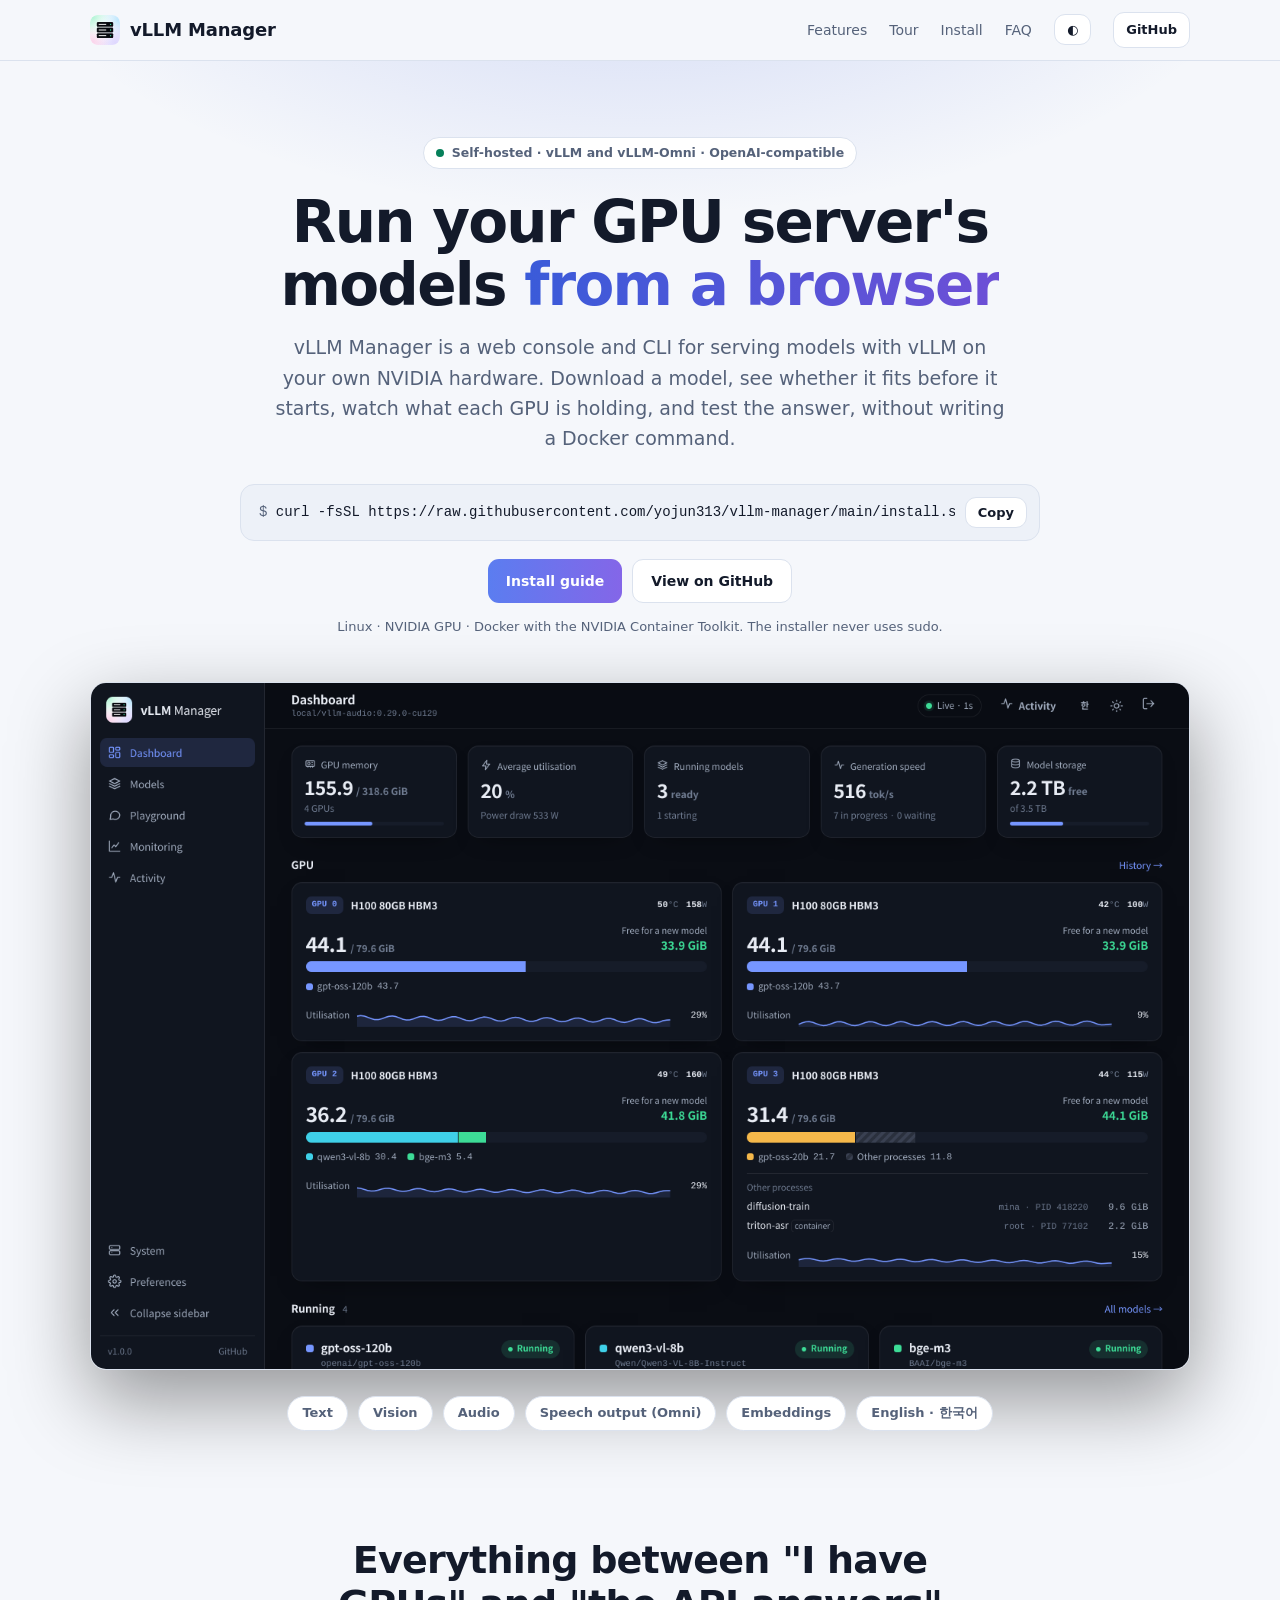
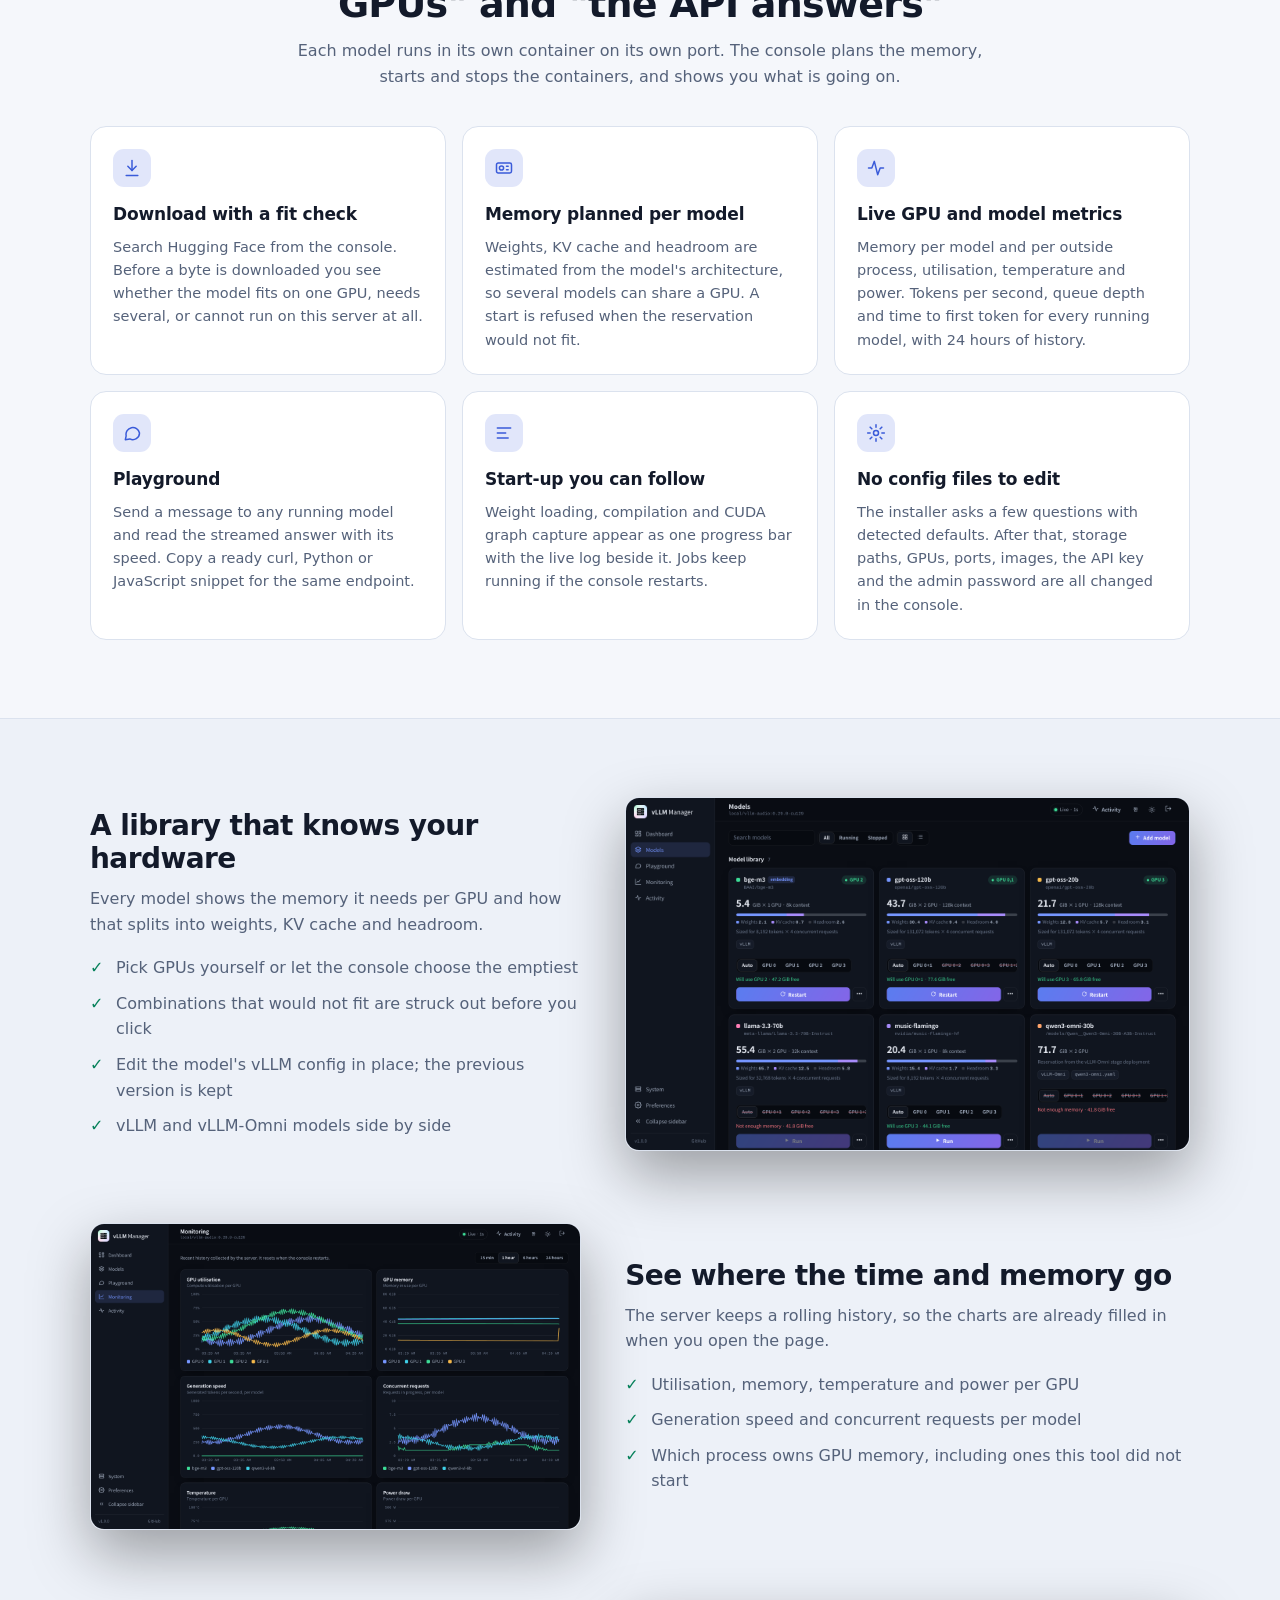
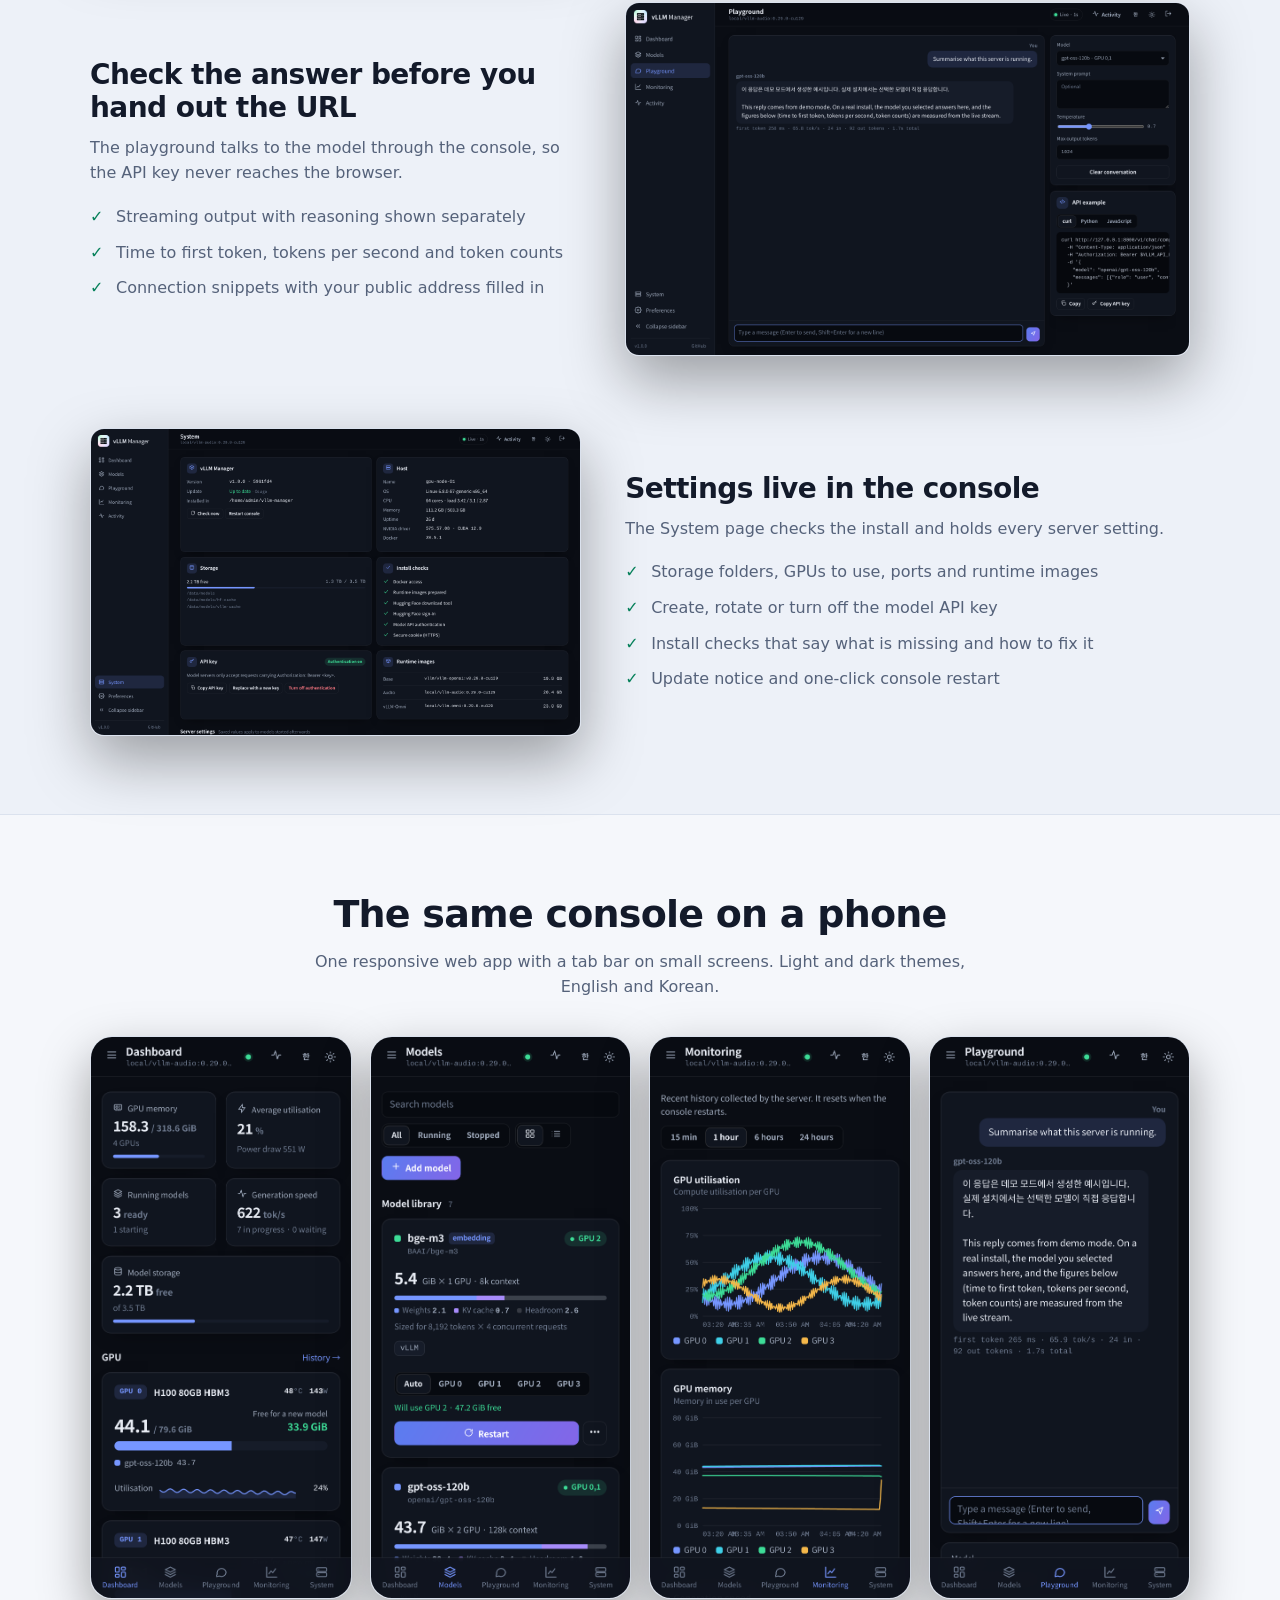
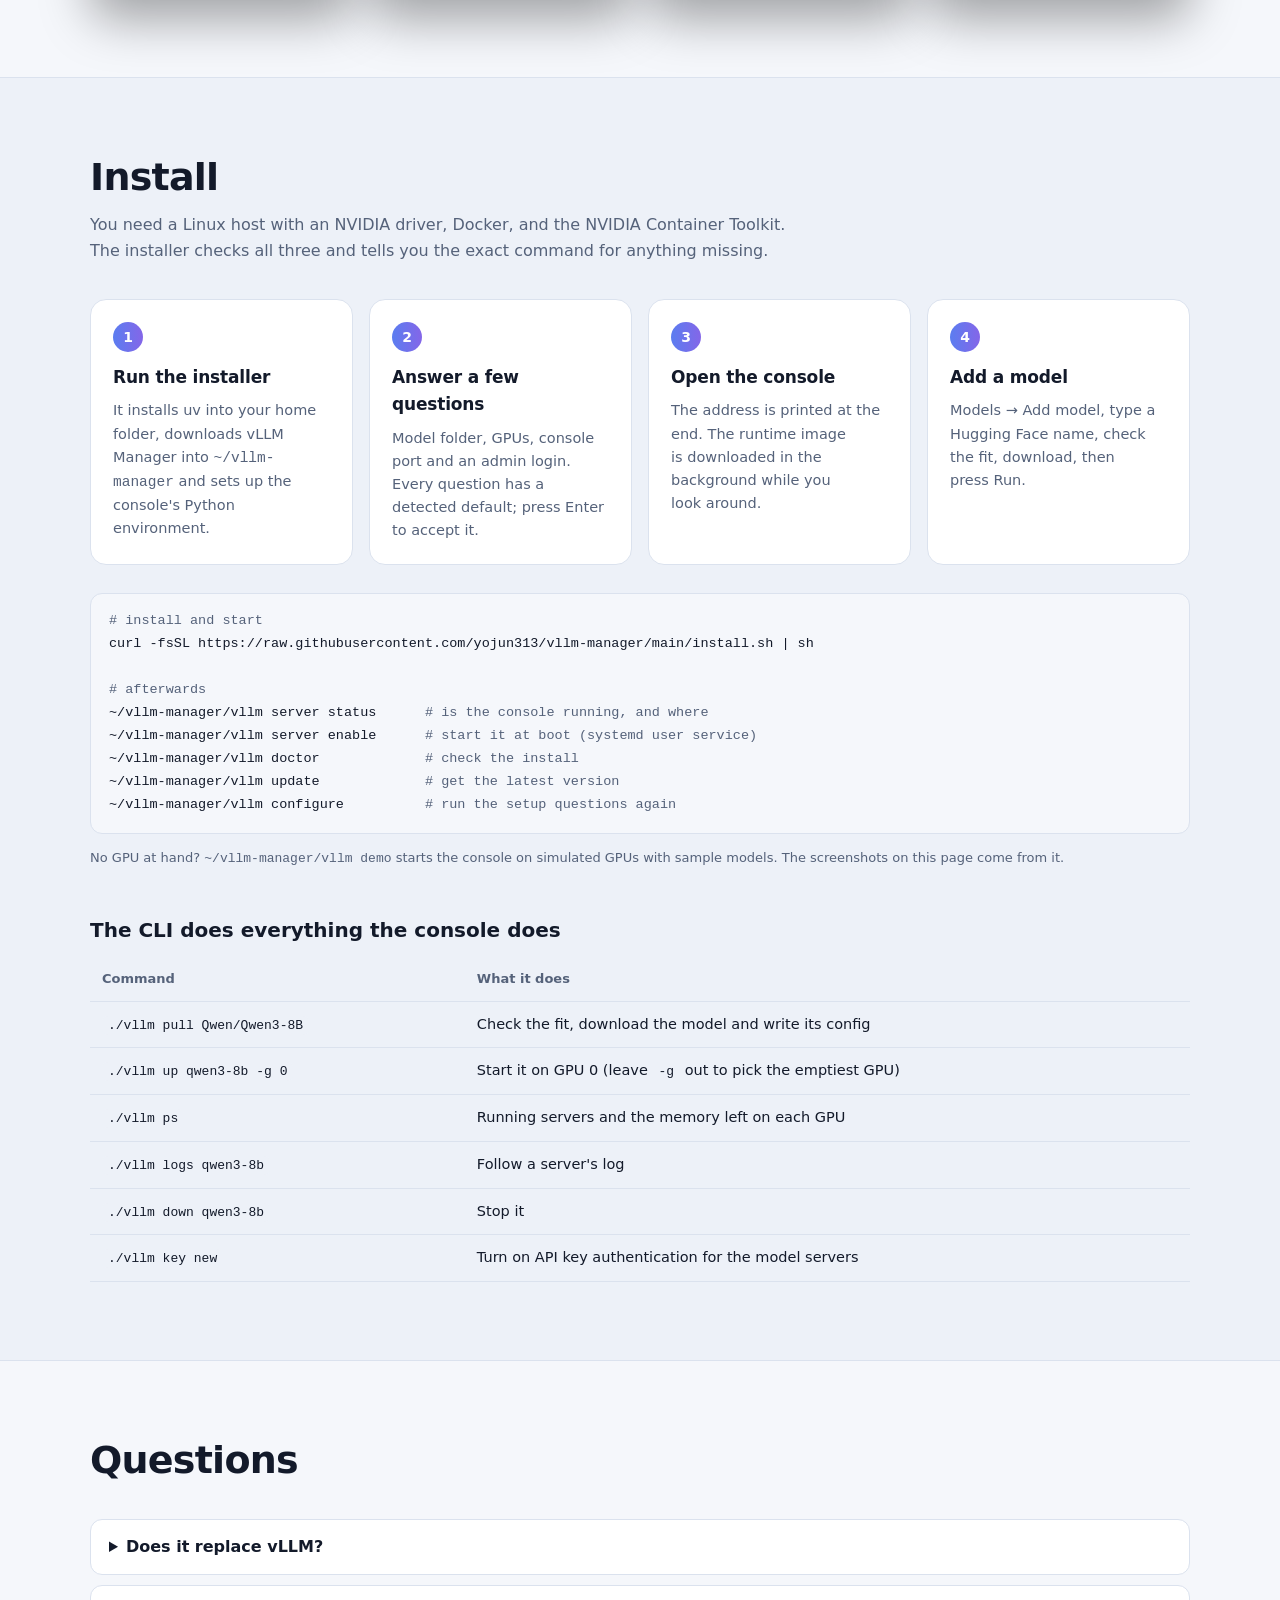
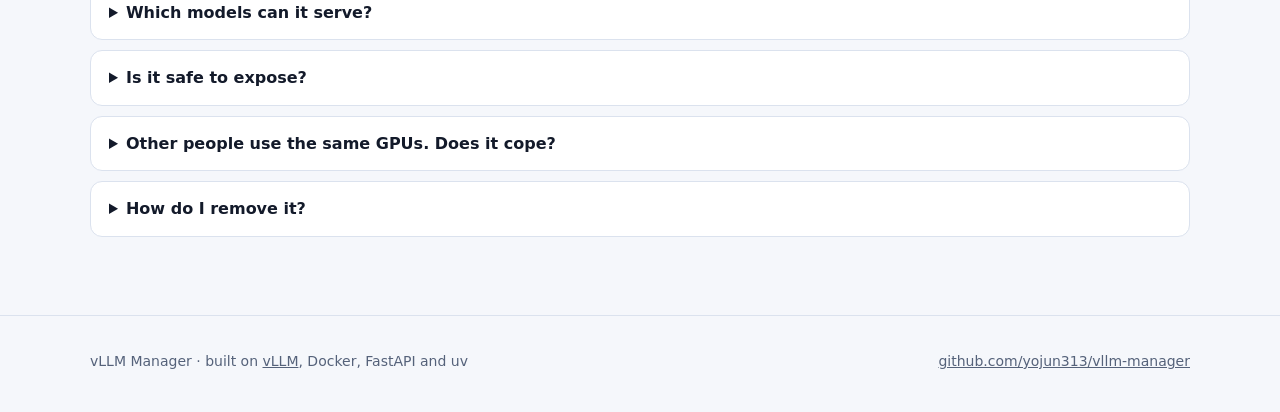
==== docs/index.html @ 6a21a7a3 "Rework console with setup flow, settings UI, and English docs - Rewrite README in English around the" ====
<!doctype html>
<html lang="en">
<head>
<meta charset="utf-8">
<meta name="viewport" content="width=device-width, initial-scale=1">
<title>vLLM Manager — run and manage vLLM model servers from a browser</title>
<meta name="description" content="A self-hosted web console and CLI for vLLM and vLLM-Omni on your own GPU server. Download models, check they fit before they start, watch GPU memory per model, test responses, and serve OpenAI-compatible APIs.">
<meta property="og:title" content="vLLM Manager — a web console for your GPU server">
<meta property="og:description" content="Download, fit-check, start and monitor vLLM model servers from any browser. One install command.">
<meta property="og:image" content="https://www.yojun.dev/vllm-manager/assets/screens/desktop-dashboard.png">
<meta property="og:type" content="website">
<meta name="theme-color" content="#0a0d14">
<link rel="icon" href="assets/favicon.svg" type="image/svg+xml">
<style>
  :root { --bg: #0a0d14; --bg-2: #0e131d; --card: #121824; --line: #1f2838; --text: #e8ecf4; --muted: #98a4b8; --accent: #7696ff; --accent-2: #a78bfa; --ok: #3ddc97; --radius: 16px; --max: 1140px; }
  @media (prefers-color-scheme: light) { :root:not([data-theme="dark"]) { --bg: #f5f7fb; --bg-2: #edf1f8; --card: #ffffff; --line: #dbe2ee; --text: #131a2a; --muted: #55627a; --accent: #3a5bd9; --accent-2: #6d4fd6; --ok: #06805a; } }
  :root[data-theme="light"] { --bg: #f5f7fb; --bg-2: #edf1f8; --card: #ffffff; --line: #dbe2ee; --text: #131a2a; --muted: #55627a; --accent: #3a5bd9; --accent-2: #6d4fd6; --ok: #06805a; }
  * { box-sizing: border-box; }
  html { scroll-behavior: smooth; scroll-padding-top: 76px; }
  body { margin: 0; background: var(--bg); color: var(--text); font: 16px/1.6 Inter, ui-sans-serif, system-ui, -apple-system, "Segoe UI", Roboto, "Apple SD Gothic Neo", "Noto Sans KR", sans-serif; -webkit-font-smoothing: antialiased; overflow-x: hidden; }
  a { color: inherit; }
  img { max-width: 100%; height: auto; display: block; }
  code, pre, .mono { font-family: ui-monospace, SFMono-Regular, Menlo, Consolas, monospace; }
  .wrap { max-width: var(--max); margin: 0 auto; padding: 0 20px; }
  .grad { background: linear-gradient(90deg, var(--accent), var(--accent-2)); -webkit-background-clip: text; background-clip: text; color: transparent; }
  header { position: sticky; top: 0; z-index: 10; backdrop-filter: blur(12px); background: color-mix(in srgb, var(--bg) 84%, transparent); border-bottom: 1px solid var(--line); }
  .nav { display: flex; align-items: center; gap: 20px; height: 60px; }
  .brand { display: flex; align-items: center; gap: 10px; font-weight: 750; font-size: 18px; text-decoration: none; letter-spacing: -.01em; }
  .brand img { width: 30px; height: 30px; border-radius: 8px; }
  .nav nav { margin-left: auto; display: flex; align-items: center; gap: 22px; font-size: 14px; color: var(--muted); }
  .nav nav a { text-decoration: none; }
  .nav nav a:hover { color: var(--text); }
  .btn { display: inline-flex; align-items: center; gap: 8px; padding: 10px 18px; border-radius: 11px; font-weight: 650; font-size: 14px; text-decoration: none; border: 1px solid var(--line); background: var(--card); cursor: pointer; color: var(--text); font-family: inherit; }
  .btn.primary { border: 0; color: #fff; background: linear-gradient(90deg, #5b7df0, #8466e8); }
  .btn.small { padding: 7px 12px; font-size: 13px; }
  @media (max-width: 760px) { .nav nav a:not(.btn) { display: none; } }
  .hero { padding: 76px 0 30px; text-align: center; background: radial-gradient(900px 420px at 50% -10%, color-mix(in srgb, var(--accent) 20%, transparent), transparent 70%); }
  .eyebrow { display: inline-flex; gap: 8px; align-items: center; padding: 5px 12px; border-radius: 999px; border: 1px solid var(--line); background: var(--card); font-size: 12.5px; color: var(--muted); font-weight: 600; }
  .dot { width: 8px; height: 8px; border-radius: 50%; background: var(--ok); }
  h1 { font-size: clamp(34px, 6vw, 58px); line-height: 1.08; letter-spacing: -.03em; margin: 22px auto 16px; max-width: 900px; text-wrap: balance; }
  .lead { font-size: clamp(16px, 2.2vw, 19px); color: var(--muted); max-width: 740px; margin: 0 auto; text-wrap: pretty; }
  .install { margin: 30px auto 0; max-width: 800px; display: flex; align-items: center; gap: 10px; padding: 12px 12px 12px 18px; border-radius: 14px; border: 1px solid var(--line); background: var(--bg-2); text-align: left; }
  .install code { flex: 1; min-width: 0; overflow-x: auto; white-space: nowrap; font-size: 14px; scrollbar-width: none; }
  .install code::before { content: "$ "; color: var(--muted); }
  .cta { margin-top: 18px; display: flex; gap: 10px; justify-content: center; flex-wrap: wrap; }
  .note { margin-top: 14px; font-size: 13px; color: var(--muted); }
  .shot { margin: 44px auto 0; border-radius: 16px; overflow: hidden; border: 1px solid var(--line); box-shadow: 0 30px 80px rgba(0, 0, 0, .4); background: var(--card); }
  .shot img { aspect-ratio: 16 / 10; width: 100%; }
  section { padding: 78px 0; }
  section.alt { background: var(--bg-2); border-block: 1px solid var(--line); }
  h2 { font-size: clamp(26px, 4vw, 38px); letter-spacing: -.02em; line-height: 1.15; margin: 0 0 12px; text-wrap: balance; }
  .sub { color: var(--muted); max-width: 700px; margin: 0 0 36px; text-wrap: pretty; }
  .center { text-align: center; } .center .sub { margin-inline: auto; }
  .chips { display: flex; gap: 10px; justify-content: center; flex-wrap: wrap; margin-top: 26px; }
  .chip { padding: 6px 14px; border-radius: 999px; border: 1px solid var(--line); background: var(--card); font-size: 13px; font-weight: 650; color: var(--muted); }
  .grid { display: grid; gap: 16px; grid-template-columns: repeat(3, 1fr); }
  @media (max-width: 900px) { .grid { grid-template-columns: repeat(2, 1fr); } }
  @media (max-width: 600px) { .grid { grid-template-columns: 1fr; } }
  .grid > *, .steps > *, .split > * { min-width: 0; }
  .card { padding: 22px; border-radius: var(--radius); border: 1px solid var(--line); background: var(--card); }
  .card h3 { margin: 0 0 8px; font-size: 17px; letter-spacing: -.01em; }
  .card p { margin: 0; color: var(--muted); font-size: 14.5px; text-wrap: pretty; }
  .icon { width: 38px; height: 38px; border-radius: 11px; display: grid; place-items: center; margin-bottom: 14px; color: var(--accent); background: color-mix(in srgb, var(--accent) 15%, transparent); }
  .icon svg { width: 20px; height: 20px; fill: none; stroke: currentColor; stroke-width: 1.8; stroke-linecap: round; stroke-linejoin: round; }
  .split { display: grid; gap: 44px; grid-template-columns: 1fr 1.15fr; align-items: center; }
  .split.flip > :first-child { order: 2; }
  .split + .split { margin-top: 72px; }
  @media (max-width: 900px) { .split, .split.flip { grid-template-columns: 1fr; gap: 26px; } .split.flip > :first-child { order: 0; } }
  .split h3 { font-size: clamp(22px, 3vw, 28px); letter-spacing: -.02em; line-height: 1.2; margin: 0 0 10px; }
  .split p { color: var(--muted); margin: 0; }
  .split ul { padding: 0; margin: 18px 0 0; list-style: none; display: grid; gap: 10px; }
  .split li { padding-left: 26px; position: relative; color: var(--muted); }
  .split li::before { content: "✓"; position: absolute; left: 0; color: var(--ok); font-weight: 800; }
  .frame { border-radius: 14px; overflow: hidden; border: 1px solid var(--line); box-shadow: 0 24px 60px rgba(0, 0, 0, .35); }
  .frame img { aspect-ratio: 16 / 10; width: 100%; }
  .phones { display: grid; grid-template-columns: repeat(4, 1fr); gap: 18px; margin-top: 8px; }
  @media (max-width: 760px) { .phones { grid-template-columns: repeat(2, 1fr); } }
  .phone { border-radius: 22px; overflow: hidden; border: 1px solid var(--line); box-shadow: 0 20px 50px rgba(0, 0, 0, .35); }
  .phone img { aspect-ratio: 390 / 844; width: 100%; }
  .steps { display: grid; gap: 16px; grid-template-columns: repeat(4, 1fr); counter-reset: step; }
  @media (max-width: 900px) { .steps { grid-template-columns: repeat(2, 1fr); } }
  @media (max-width: 560px) { .steps { grid-template-columns: 1fr; } }
  .steps .card::before { counter-increment: step; content: counter(step); display: grid; place-items: center; width: 30px; height: 30px; border-radius: 50%; font-weight: 800; font-size: 14px; margin-bottom: 12px; color: #fff; background: linear-gradient(90deg, #5b7df0, #8466e8); }
  pre { margin: 0; padding: 16px 18px; border-radius: 12px; border: 1px solid var(--line); background: var(--bg); overflow-x: auto; font-size: 13.5px; line-height: 1.7; }
  pre .c { color: var(--muted); }
  table { width: 100%; border-collapse: collapse; font-size: 14.5px; }
  th, td { text-align: left; padding: 11px 12px; border-bottom: 1px solid var(--line); vertical-align: top; }
  th { color: var(--muted); font-weight: 600; font-size: 13px; }
  td code { font-size: 13px; background: var(--bg-2); padding: 2px 6px; border-radius: 6px; white-space: nowrap; }
  .table-wrap { overflow-x: auto; }
  details { border: 1px solid var(--line); border-radius: 12px; background: var(--card); padding: 14px 18px; }
  details + details { margin-top: 10px; }
  summary { cursor: pointer; font-weight: 650; }
  details p { color: var(--muted); margin: 10px 0 2px; }
  footer { padding: 34px 0 44px; border-top: 1px solid var(--line); color: var(--muted); font-size: 14px; }
  footer .wrap { display: flex; gap: 16px; justify-content: space-between; flex-wrap: wrap; }
</style>
</head>
<body>
<header><div class="wrap nav">
  <a class="brand" href="#top"><img src="assets/favicon.svg" alt="">vLLM Manager</a>
  <nav><a href="#features">Features</a><a href="#tour">Tour</a><a href="#install">Install</a><a href="#faq">FAQ</a>
    <button class="btn small" id="theme" type="button" aria-label="Switch light and dark">◐</button>
    <a class="btn small" href="https://github.com/yojun313/vllm-manager">GitHub</a></nav>
</div></header>

<main id="top">
<div class="hero"><div class="wrap">
  <span class="eyebrow"><span class="dot"></span>Self-hosted · vLLM and vLLM-Omni · OpenAI-compatible</span>
  <h1>Run your GPU server's models <span class="grad">from a browser</span></h1>
  <p class="lead">vLLM Manager is a web console and CLI for serving models with vLLM on your own NVIDIA hardware. Download a model, see whether it fits before it starts, watch what each GPU is holding, and test the answer, without writing a Docker command.</p>
  <div class="install"><code id="cmd">curl -fsSL https://raw.githubusercontent.com/yojun313/vllm-manager/main/install.sh | sh</code><button class="btn small" id="copy" type="button">Copy</button></div>
  <div class="cta"><a class="btn primary" href="#install">Install guide</a><a class="btn" href="https://github.com/yojun313/vllm-manager">View on GitHub</a></div>
  <p class="note">Linux · NVIDIA GPU · Docker with the NVIDIA Container Toolkit. The installer never uses sudo.</p>
  <div class="shot"><img src="assets/screens/desktop-dashboard.png" alt="Dashboard: GPU memory per model, utilisation, running models and their throughput" width="2880" height="1800"></div>
  <div class="chips"><span class="chip">Text</span><span class="chip">Vision</span><span class="chip">Audio</span><span class="chip">Speech output (Omni)</span><span class="chip">Embeddings</span><span class="chip">English · 한국어</span></div>
</div></div>

<section id="features"><div class="wrap">
  <div class="center"><h2>Everything between "I have GPUs" and "the API answers"</h2>
  <p class="sub">Each model runs in its own container on its own port. The console plans the memory, starts and stops the containers, and shows you what is going on.</p></div>
  <div class="grid">
    <div class="card"><div class="icon"><svg viewBox="0 0 24 24"><path d="M12 3v12"/><path d="m7 10 5 5 5-5"/><path d="M5 21h14"/></svg></div><h3>Download with a fit check</h3><p>Search Hugging Face from the console. Before a byte is downloaded you see whether the model fits on one GPU, needs several, or cannot run on this server at all.</p></div>
    <div class="card"><div class="icon"><svg viewBox="0 0 24 24"><rect x="3" y="6" width="18" height="12" rx="2"/><circle cx="9" cy="12" r="2.5"/><path d="M15 10h2M15 14h2"/></svg></div><h3>Memory planned per model</h3><p>Weights, KV cache and headroom are estimated from the model's architecture, so several models can share a GPU. A start is refused when the reservation would not fit.</p></div>
    <div class="card"><div class="icon"><svg viewBox="0 0 24 24"><path d="M3 12h4l3-8 4 16 3-8h4"/></svg></div><h3>Live GPU and model metrics</h3><p>Memory per model and per outside process, utilisation, temperature and power. Tokens per second, queue depth and time to first token for every running model, with 24 hours of history.</p></div>
    <div class="card"><div class="icon"><svg viewBox="0 0 24 24"><path d="M21 12a8 8 0 0 1-11.6 7.1L4 20l1-4.6A8 8 0 1 1 21 12Z"/></svg></div><h3>Playground</h3><p>Send a message to any running model and read the streamed answer with its speed. Copy a ready curl, Python or JavaScript snippet for the same endpoint.</p></div>
    <div class="card"><div class="icon"><svg viewBox="0 0 24 24"><path d="M4 6h16M4 12h10M4 18h13"/></svg></div><h3>Start-up you can follow</h3><p>Weight loading, compilation and CUDA graph capture appear as one progress bar with the live log beside it. Jobs keep running if the console restarts.</p></div>
    <div class="card"><div class="icon"><svg viewBox="0 0 24 24"><circle cx="12" cy="12" r="3"/><path d="M12 2v3M12 19v3M2 12h3M19 12h3M5 5l2 2M17 17l2 2M5 19l2-2M17 7l2-2"/></svg></div><h3>No config files to edit</h3><p>The installer asks a few questions with detected defaults. After that, storage paths, GPUs, ports, images, the API key and the admin password are all changed in the console.</p></div>
  </div>
</div></section>

<section class="alt" id="tour"><div class="wrap">
  <div class="split">
    <div><h3>A library that knows your hardware</h3><p>Every model shows the memory it needs per GPU and how that splits into weights, KV cache and headroom.</p>
      <ul><li>Pick GPUs yourself or let the console choose the emptiest</li><li>Combinations that would not fit are struck out before you click</li><li>Edit the model's vLLM config in place; the previous version is kept</li><li>vLLM and vLLM-Omni models side by side</li></ul></div>
    <div class="frame"><img src="assets/screens/desktop-models.png" alt="Model library with memory plan and GPU selection" width="2880" height="1800" loading="lazy"></div>
  </div>
  <div class="split flip">
    <div><h3>See where the time and memory go</h3><p>The server keeps a rolling history, so the charts are already filled in when you open the page.</p>
      <ul><li>Utilisation, memory, temperature and power per GPU</li><li>Generation speed and concurrent requests per model</li><li>Which process owns GPU memory, including ones this tool did not start</li></ul></div>
    <div class="frame"><img src="assets/screens/desktop-monitor.png" alt="Monitoring charts for GPUs and models" width="2880" height="1800" loading="lazy"></div>
  </div>
  <div class="split">
    <div><h3>Check the answer before you hand out the URL</h3><p>The playground talks to the model through the console, so the API key never reaches the browser.</p>
      <ul><li>Streaming output with reasoning shown separately</li><li>Time to first token, tokens per second and token counts</li><li>Connection snippets with your public address filled in</li></ul></div>
    <div class="frame"><img src="assets/screens/desktop-playground.png" alt="Playground with a streamed answer and API example" width="2880" height="1800" loading="lazy"></div>
  </div>
  <div class="split flip">
    <div><h3>Settings live in the console</h3><p>The System page checks the install and holds every server setting.</p>
      <ul><li>Storage folders, GPUs to use, ports and runtime images</li><li>Create, rotate or turn off the model API key</li><li>Install checks that say what is missing and how to fix it</li><li>Update notice and one-click console restart</li></ul></div>
    <div class="frame"><img src="assets/screens/desktop-system.png" alt="System page with host details, checks and server settings" width="2880" height="1800" loading="lazy"></div>
  </div>
</div></section>

<section><div class="wrap">
  <div class="center"><h2>The same console on a phone</h2><p class="sub">One responsive web app with a tab bar on small screens. Light and dark themes, English and Korean.</p></div>
  <div class="phones">
    <div class="phone"><img src="assets/screens/mobile-dashboard.png" alt="Dashboard on a phone" loading="lazy"></div>
    <div class="phone"><img src="assets/screens/mobile-models.png" alt="Models on a phone" loading="lazy"></div>
    <div class="phone"><img src="assets/screens/mobile-monitor.png" alt="Monitoring on a phone" loading="lazy"></div>
    <div class="phone"><img src="assets/screens/mobile-playground.png" alt="Playground on a phone" loading="lazy"></div>
  </div>
</div></section>

<section class="alt" id="install"><div class="wrap">
  <h2>Install</h2>
  <p class="sub">You need a Linux host with an NVIDIA driver, Docker, and the NVIDIA Container Toolkit. The installer checks all three and tells you the exact command for anything missing.</p>
  <div class="steps">
    <div class="card"><h3>Run the installer</h3><p>It installs uv into your home folder, downloads vLLM Manager into <code>~/vllm-manager</code> and sets up the console's Python environment.</p></div>
    <div class="card"><h3>Answer a few questions</h3><p>Model folder, GPUs, console port and an admin login. Every question has a detected default; press Enter to accept it.</p></div>
    <div class="card"><h3>Open the console</h3><p>The address is printed at the end. The runtime image is downloaded in the background while you look around.</p></div>
    <div class="card"><h3>Add a model</h3><p>Models → Add model, type a Hugging Face name, check the fit, download, then press Run.</p></div>
  </div>
  <div style="margin-top:28px"><pre><span class="c"># install and start</span>
curl -fsSL https://raw.githubusercontent.com/yojun313/vllm-manager/main/install.sh | sh

<span class="c"># afterwards</span>
~/vllm-manager/vllm server status      <span class="c"># is the console running, and where</span>
~/vllm-manager/vllm server enable      <span class="c"># start it at boot (systemd user service)</span>
~/vllm-manager/vllm doctor             <span class="c"># check the install</span>
~/vllm-manager/vllm update             <span class="c"># get the latest version</span>
~/vllm-manager/vllm configure          <span class="c"># run the setup questions again</span></pre></div>
  <p class="note">No GPU at hand? <code>~/vllm-manager/vllm demo</code> starts the console on simulated GPUs with sample models. The screenshots on this page come from it.</p>
  <h3 style="margin:44px 0 12px;font-size:20px">The CLI does everything the console does</h3>
  <div class="table-wrap"><table>
    <tr><th>Command</th><th>What it does</th></tr>
    <tr><td><code>./vllm pull Qwen/Qwen3-8B</code></td><td>Check the fit, download the model and write its config</td></tr>
    <tr><td><code>./vllm up qwen3-8b -g 0</code></td><td>Start it on GPU 0 (leave <code>-g</code> out to pick the emptiest GPU)</td></tr>
    <tr><td><code>./vllm ps</code></td><td>Running servers and the memory left on each GPU</td></tr>
    <tr><td><code>./vllm logs qwen3-8b</code></td><td>Follow a server's log</td></tr>
    <tr><td><code>./vllm down qwen3-8b</code></td><td>Stop it</td></tr>
    <tr><td><code>./vllm key new</code></td><td>Turn on API key authentication for the model servers</td></tr>
  </table></div>
</div></section>

<section id="faq"><div class="wrap">
  <h2>Questions</h2><p class="sub"></p>
  <details><summary>Does it replace vLLM?</summary><p>No. It runs the official vLLM image (and a vLLM-Omni image for speech-capable models) in Docker and manages those containers. Clients talk to vLLM's own OpenAI-compatible API directly.</p></details>
  <details><summary>Which models can it serve?</summary><p>Whatever the vLLM version in your image supports: text, vision, audio input and embedding models, plus Qwen3-Omni through vLLM-Omni. The image tag is a setting, so you choose the version.</p></details>
  <details><summary>Is it safe to expose?</summary><p>The console requires a login (PBKDF2-hashed password, signed session cookie, rate-limited sign-in, cross-origin requests refused, no API docs endpoint). It controls Docker on the host, so put it behind HTTPS and turn on the secure cookie before opening it to the internet. Model ports are protected separately by the API key.</p></details>
  <details><summary>Other people use the same GPUs. Does it cope?</summary><p>Yes. Memory used by processes it did not start is measured and subtracted before a model is placed, and those processes are listed by name, user and PID.</p></details>
  <details><summary>How do I remove it?</summary><p>Stop the models (<code>./vllm down</code>) and the console (<code>./vllm server down</code>), then delete <code>~/vllm-manager</code>. Model weights stay in the folder you chose until you delete them.</p></details>
</div></section>
</main>

<footer><div class="wrap"><span>vLLM Manager · built on <a href="https://github.com/vllm-project/vllm">vLLM</a>, Docker, FastAPI and uv</span><a href="https://github.com/yojun313/vllm-manager">github.com/yojun313/vllm-manager</a></div></footer>
<script>
  (function () {
    var root = document.documentElement, saved = null;
    try { saved = localStorage.getItem('vm-site-theme'); } catch (e) {}
    if (saved) root.dataset.theme = saved;
    document.getElementById('theme').onclick = function () {
      var dark = root.dataset.theme ? root.dataset.theme === 'dark' : !matchMedia('(prefers-color-scheme: light)').matches;
      root.dataset.theme = dark ? 'light' : 'dark';
      try { localStorage.setItem('vm-site-theme', root.dataset.theme); } catch (e) {}
    };
    var btn = document.getElementById('copy');
    btn.onclick = function () {
      navigator.clipboard.writeText(document.getElementById('cmd').textContent).then(function () {
        btn.textContent = 'Copied'; setTimeout(function () { btn.textContent = 'Copy'; }, 1600);
      });
    };
  })();
</script>
</body>
</html>
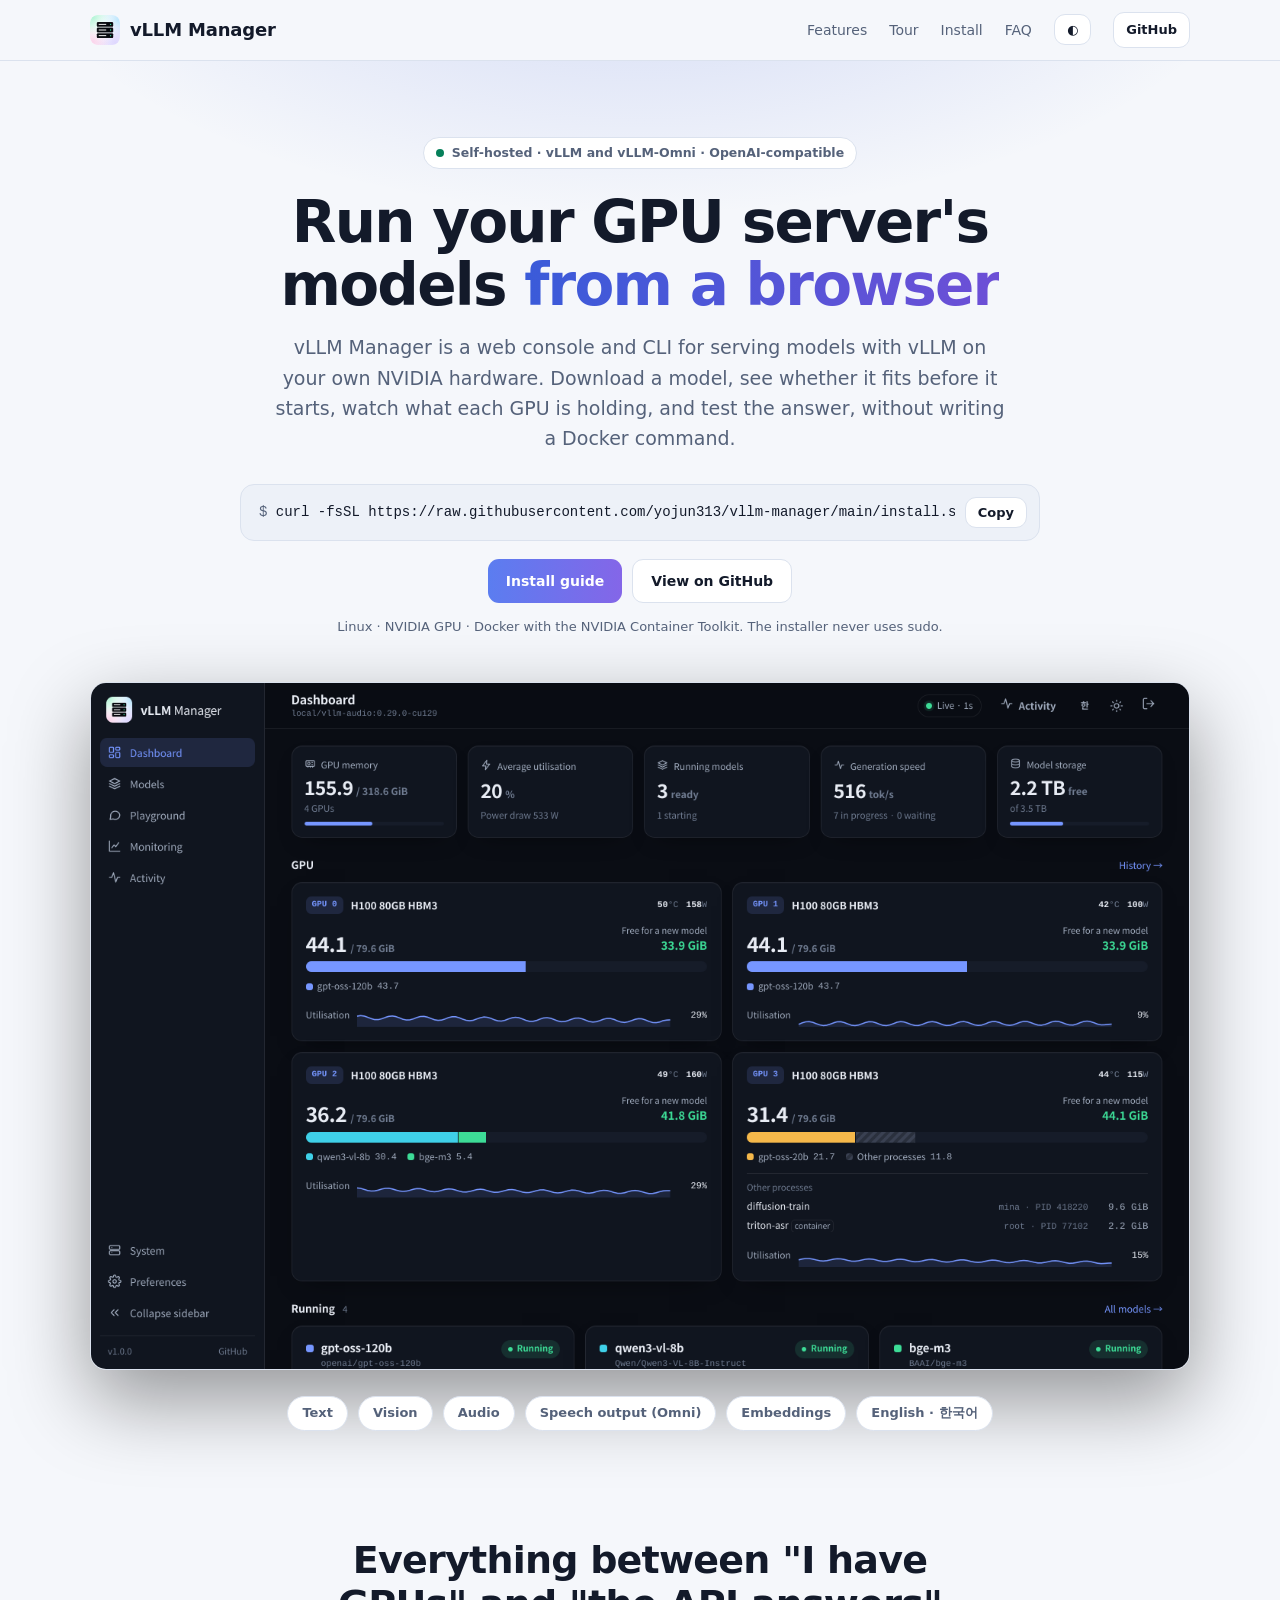
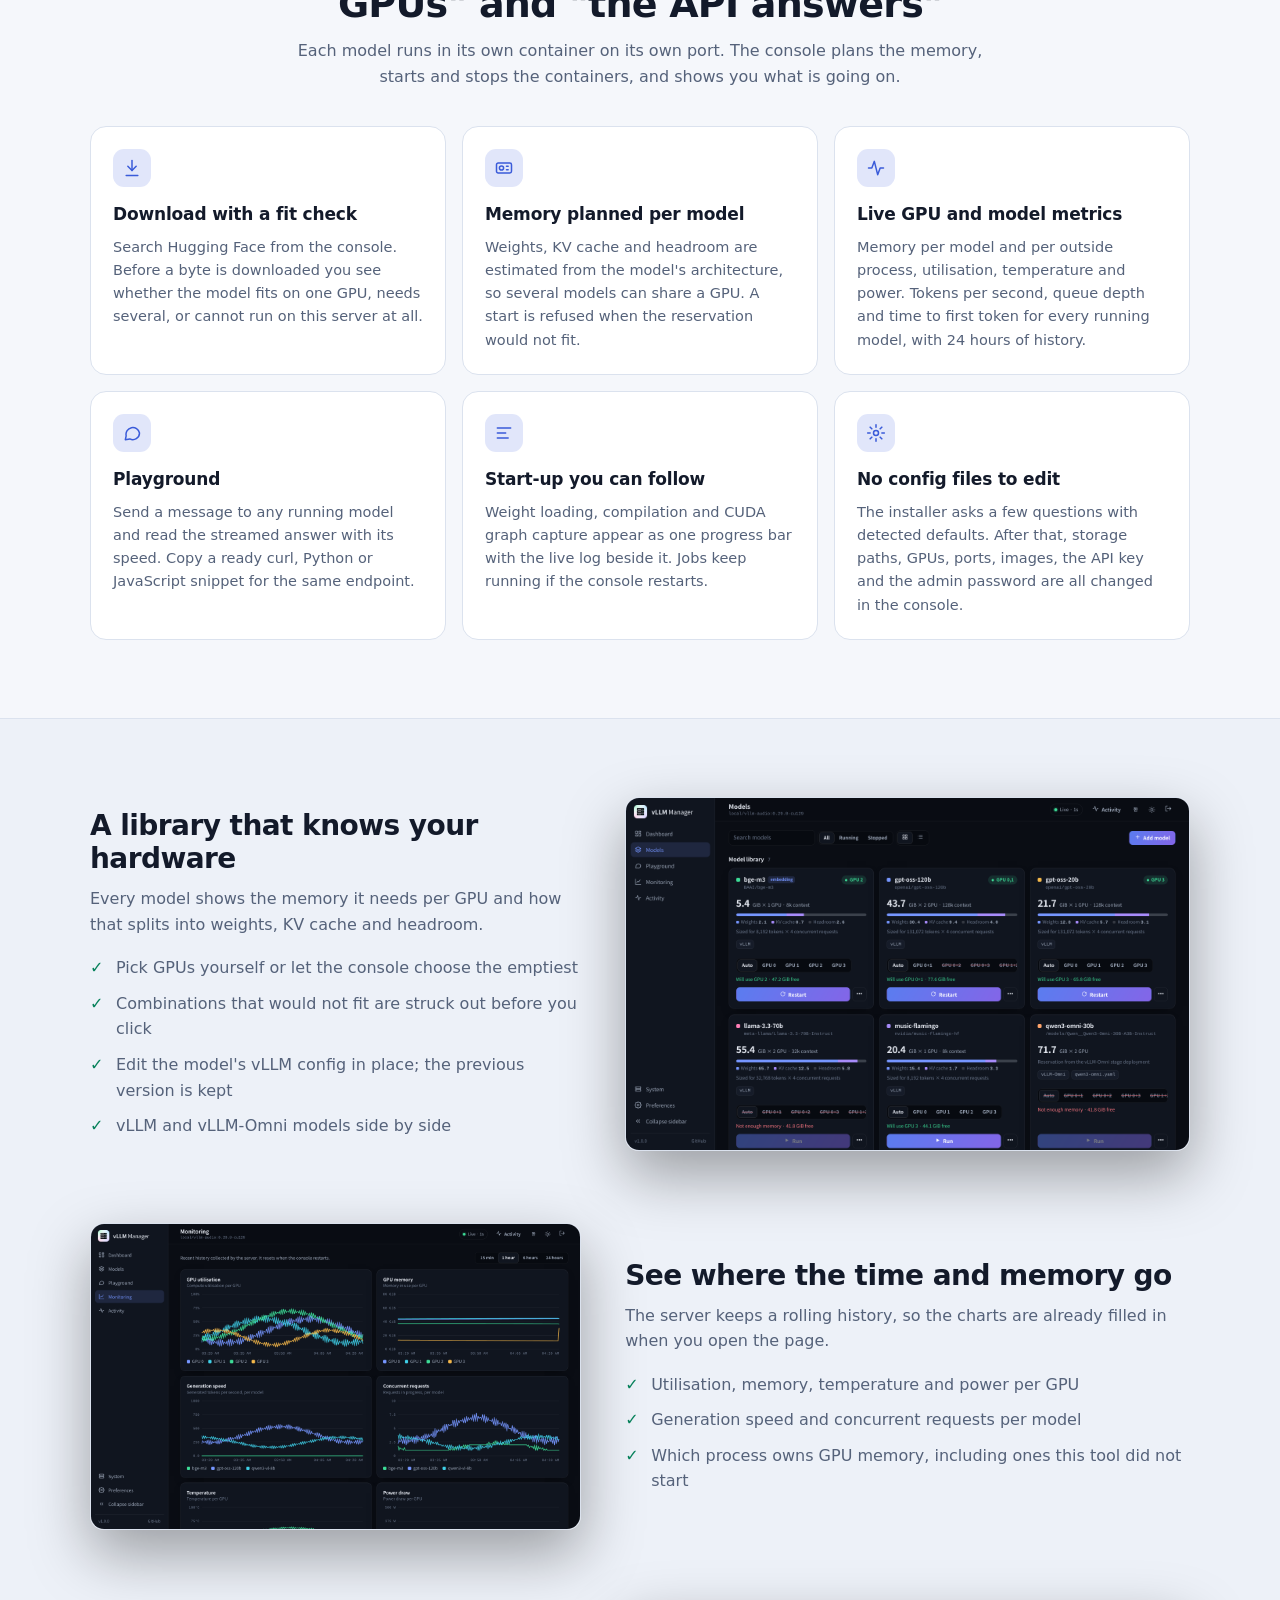
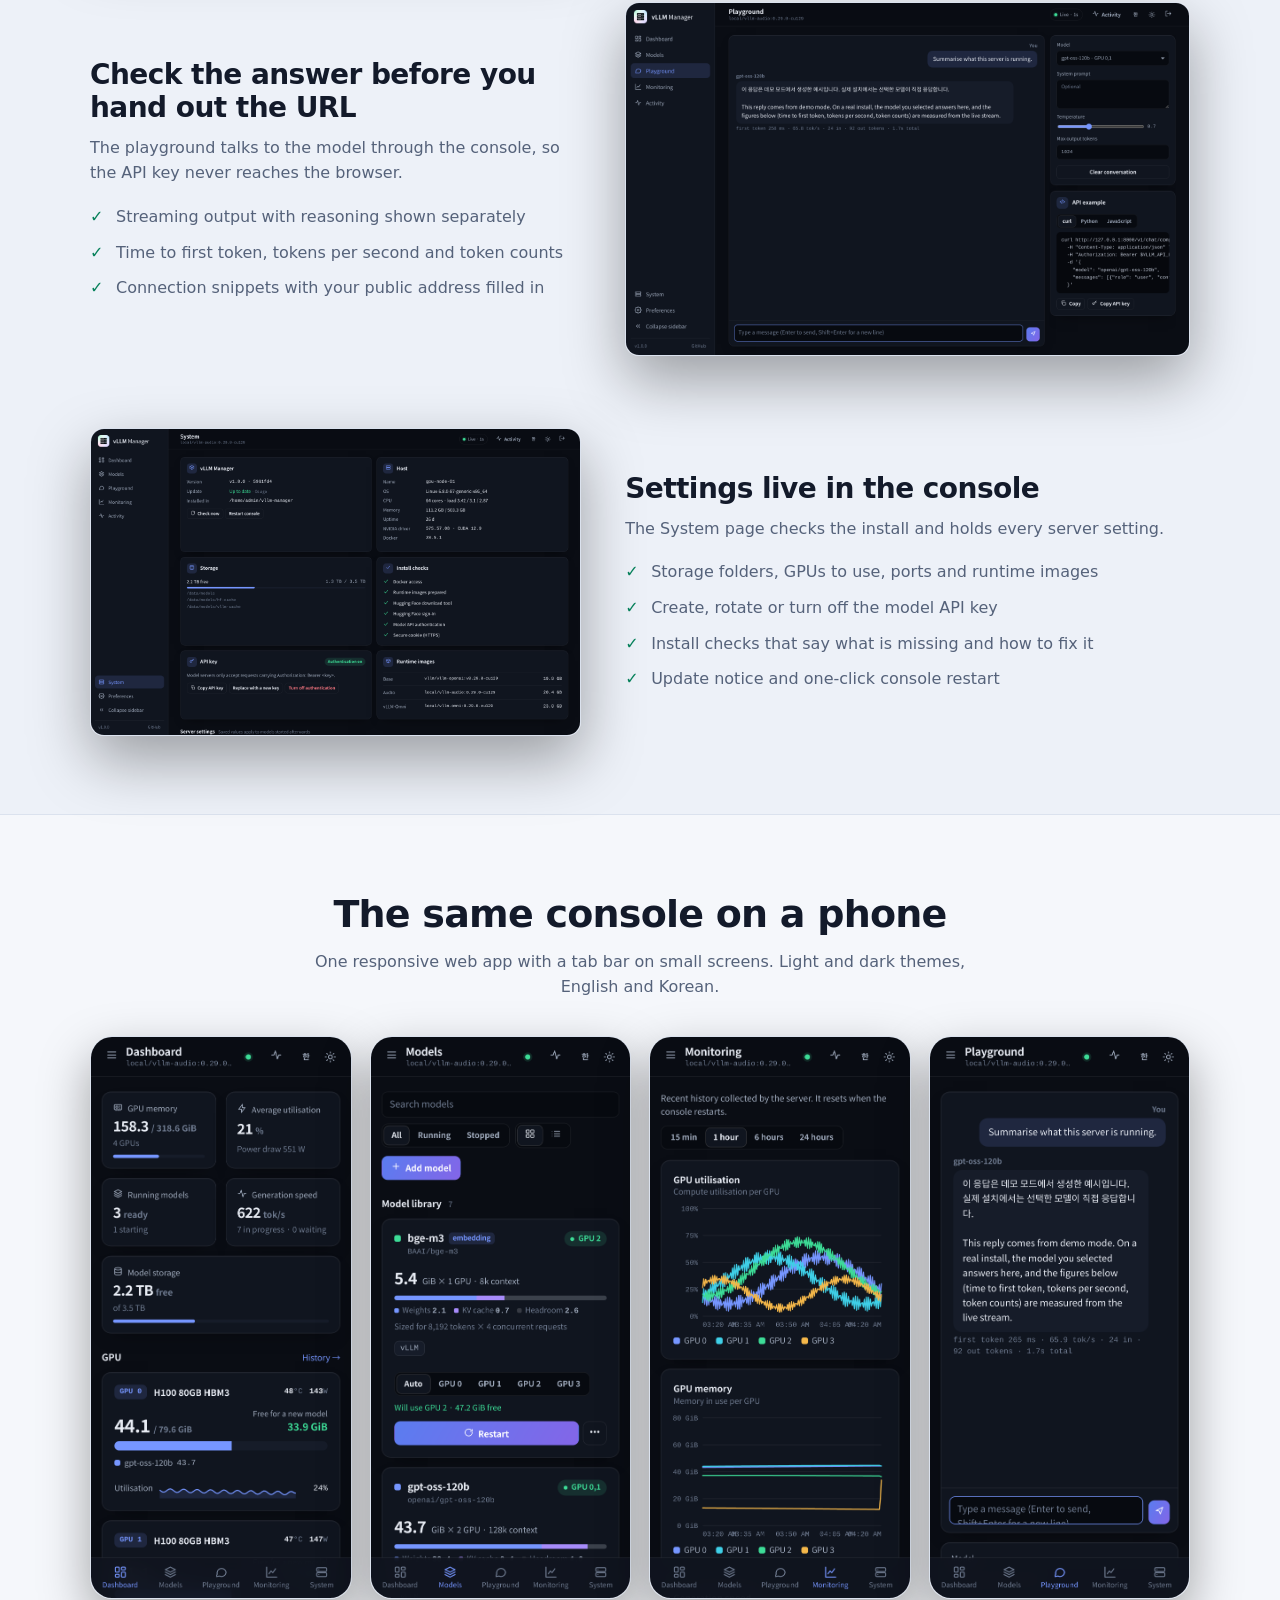
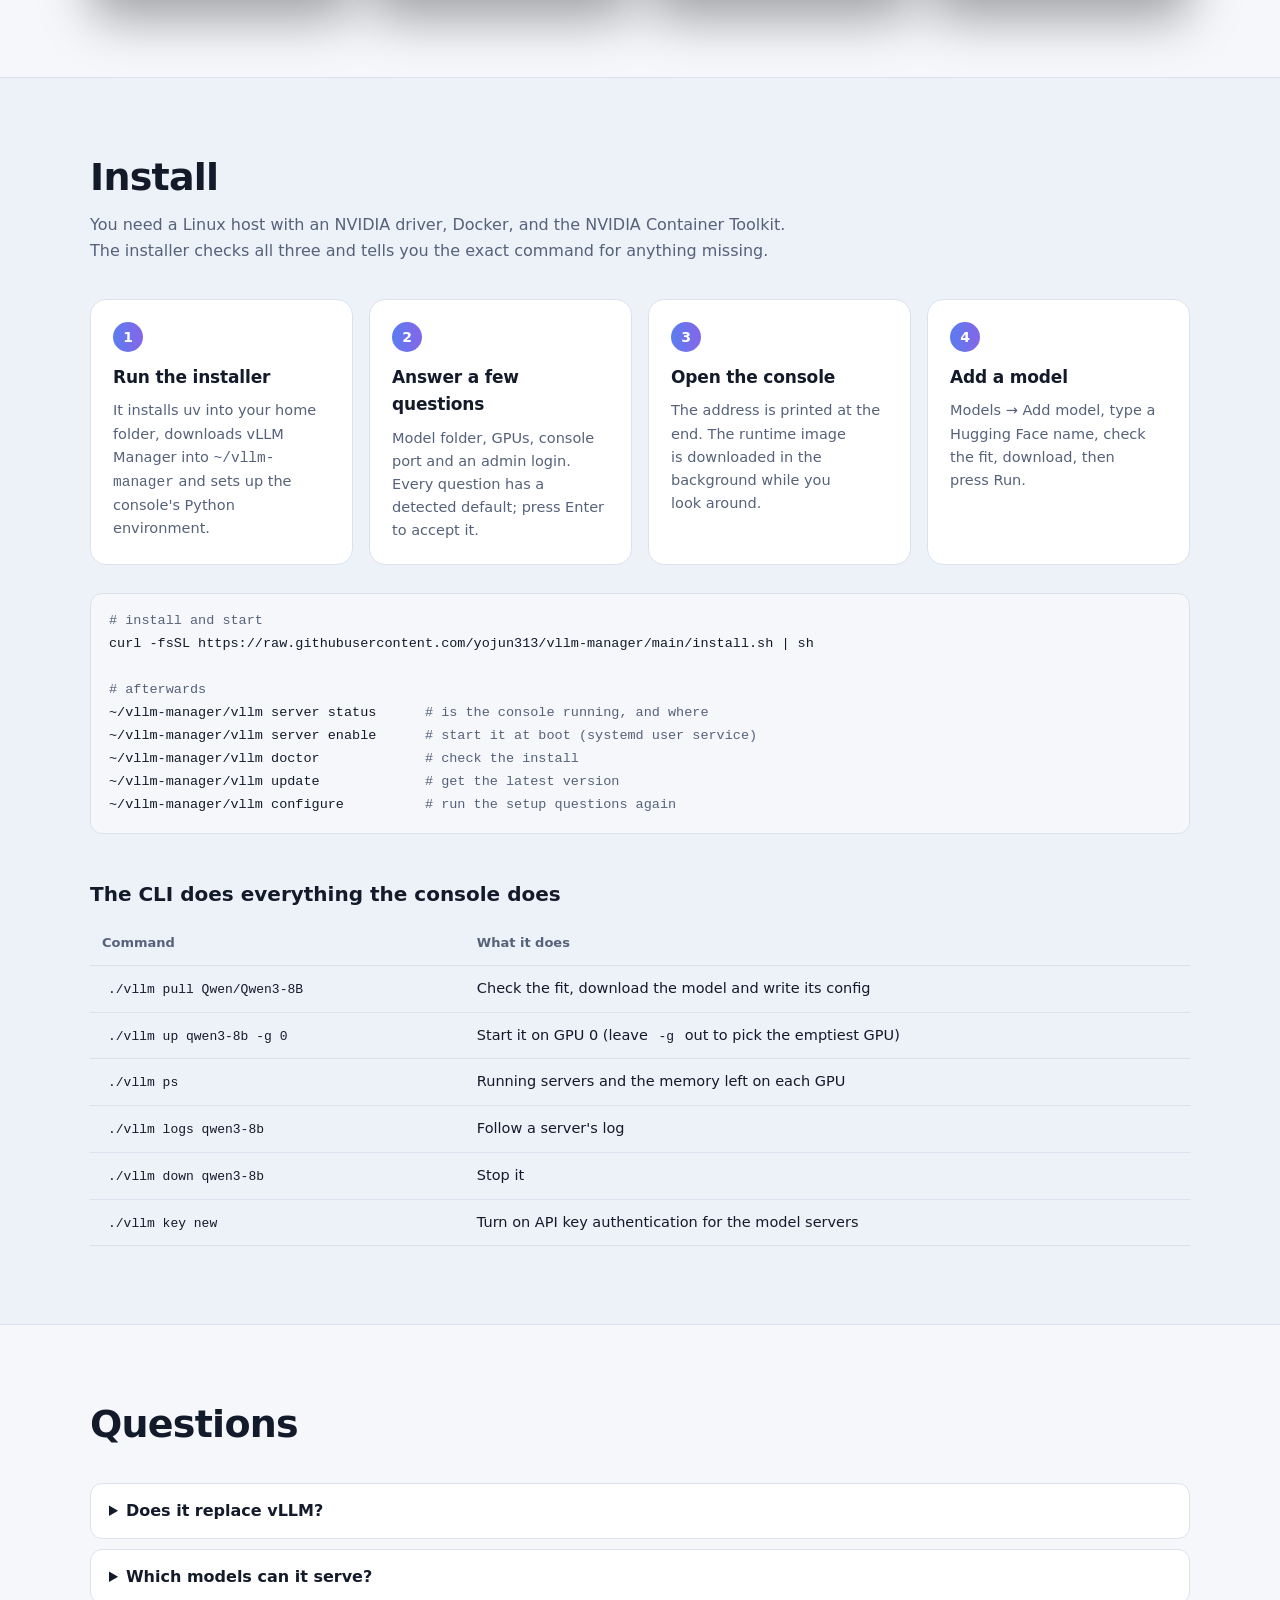
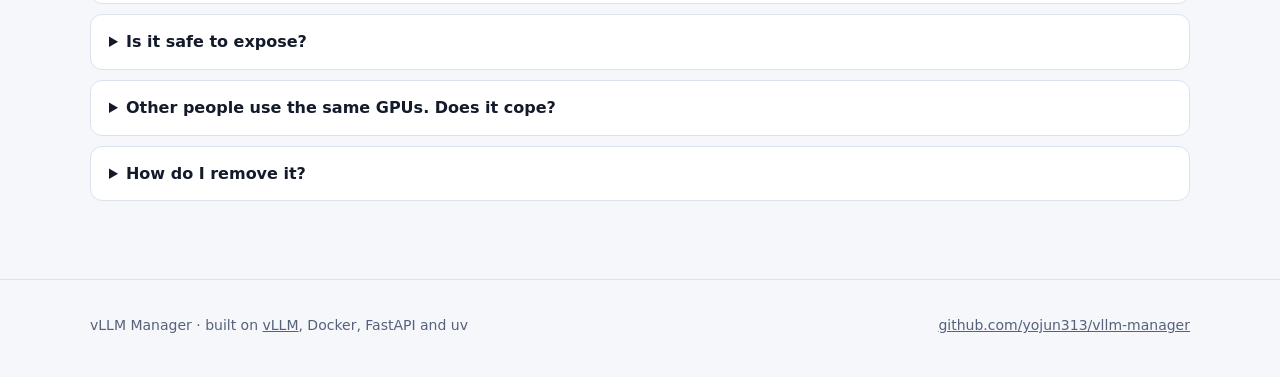
==== commit d7e6c5d1: "Remove demo mode and its simulated GPU tooling - Delete server/app/demo.py, tools/demo.py and tools/" ====
--- a/docs/index.html
+++ b/docs/index.html
@@ -180,7 +180,6 @@
 ~/vllm-manager/vllm doctor             <span class="c"># check the install</span>
 ~/vllm-manager/vllm update             <span class="c"># get the latest version</span>
 ~/vllm-manager/vllm configure          <span class="c"># run the setup questions again</span></pre></div>
-  <p class="note">No GPU at hand? <code>~/vllm-manager/vllm demo</code> starts the console on simulated GPUs with sample models. The screenshots on this page come from it.</p>
   <h3 style="margin:44px 0 12px;font-size:20px">The CLI does everything the console does</h3>
   <div class="table-wrap"><table>
     <tr><th>Command</th><th>What it does</th></tr>
